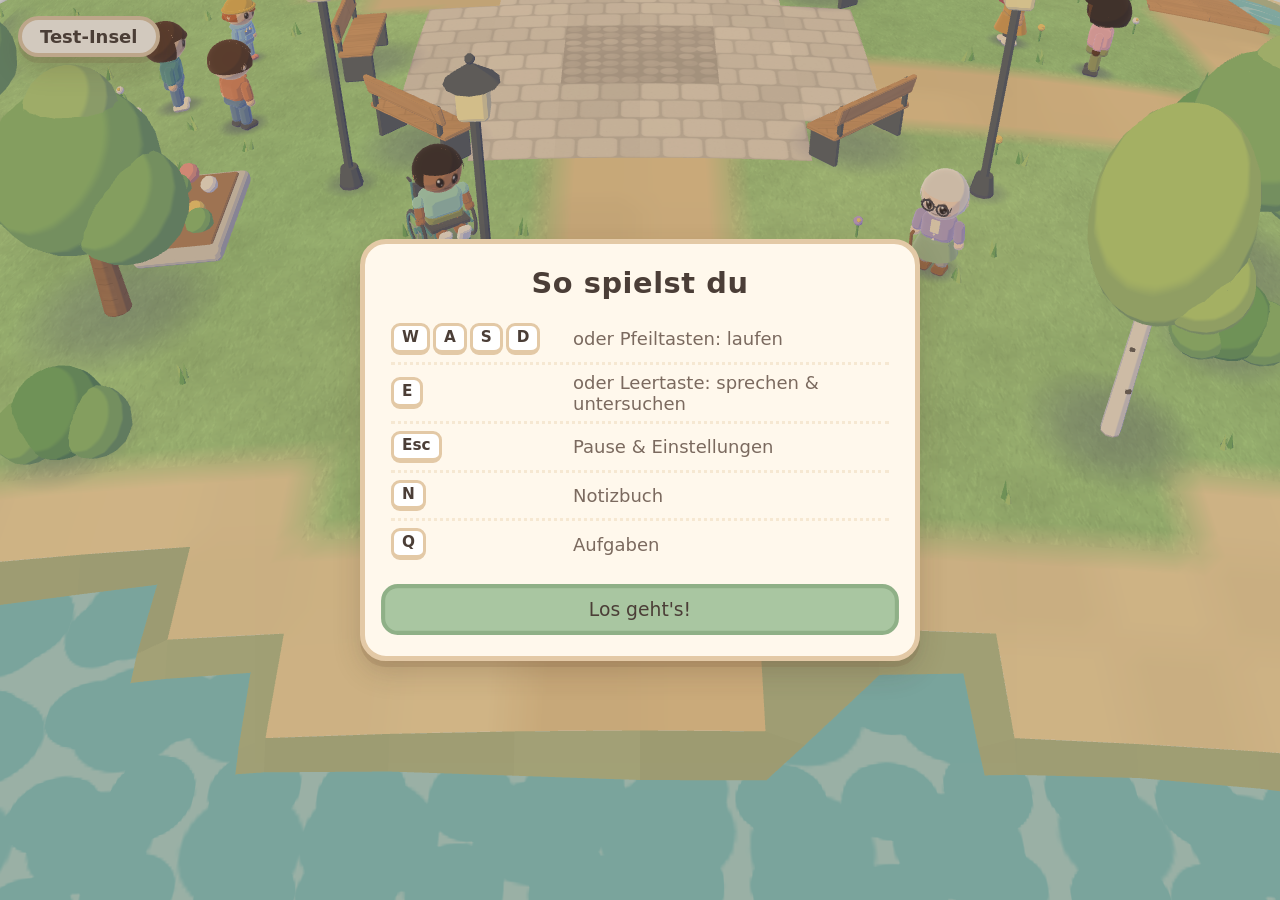
==== index.html @ 063fa40d "Phase 1: WebGL-Engine, Test-Insel und Kim - Eigene WebGL-1-Engine: Mathe, Shader (Toon, Dunst, Wind," ====
<!DOCTYPE html>
<html lang="de">
<head>
  <meta charset="utf-8">
  <meta name="viewport" content="width=device-width, initial-scale=1, maximum-scale=1, user-scalable=no">
  <title>Die Lücke – Ein europäischer Fall</title>
  <link rel="stylesheet" href="css/style.css">
</head>
<body>
  <canvas id="spiel" tabindex="0" aria-label="Spielwelt"></canvas>

  <div id="ui">
    <div id="hud">
      <div id="hud-ort" class="plakette versteckt"></div>
    </div>
    <div id="blasen"></div>
    <div id="einblendung"></div>
    <div id="menue-schicht" class="versteckt"></div>
    <div id="blende"></div>
    <div id="debug-anzeige" class="versteckt"></div>
  </div>

  <div id="fehler" class="versteckt"></div>
  <noscript>
    <div class="karte fehler-karte" style="margin:40px auto">
      <h1>JavaScript ist ausgeschaltet</h1>
      <p>Dieses Spiel braucht JavaScript. Bitte schalte es im Browser ein und lade die Seite neu.</p>
    </div>
  </noscript>

  <!-- 1) Daten (alle Texte, Farben, Karten, Figuren) -->
  <script src="data/palette.js"></script>
  <script src="data/facts.js"></script>
  <script src="data/countries.js"></script>
  <script src="data/characters.js"></script>
  <script src="data/prefabs.js"></script>
  <script src="data/maps.js"></script>
  <script src="data/npcs.js"></script>
  <script src="data/dialogues.js"></script>
  <script src="data/quests.js"></script>

  <!-- 2) Engine -->
  <script src="js/engine/math.js"></script>
  <script src="js/engine/gl.js"></script>
  <script src="js/engine/textures.js"></script>
  <script src="js/engine/mesh.js"></script>
  <script src="js/engine/renderer.js"></script>
  <script src="js/engine/camera.js"></script>
  <script src="js/engine/collision.js"></script>
  <script src="js/engine/input.js"></script>
  <script src="js/engine/audio.js"></script>
  <script src="js/engine/loop.js"></script>

  <!-- 3) Spiel -->
  <script src="js/game/character.js"></script>
  <script src="js/game/player.js"></script>
  <script src="js/game/npc.js"></script>
  <script src="js/game/world.js"></script>
  <script src="js/game/dialogue.js"></script>
  <script src="js/game/quests.js"></script>
  <script src="js/game/notebook.js"></script>
  <script src="js/game/minigames.js"></script>
  <script src="js/game/scenes.js"></script>
  <script src="js/game/ui.js"></script>

  <!-- 4) Debug und Start -->
  <script src="js/debug.js"></script>
  <script src="js/main.js"></script>
</body>
</html>
---- css/style.css ----
/* =====================================================================
   Die Lücke – Oberfläche
   Runde Formen, dicke weiche Ränder, leichte Schatten, Aufploppen.
   Keine Webfonts: runde Systemschriften.
   ===================================================================== */
:root {
  --schrift: "Arial Rounded MT Bold", "Segoe UI", system-ui, -apple-system, sans-serif;
  --papier: #fff8ec;
  --papier-dunkel: #f6e8d2;
  --rand: #e3c9a6;
  --tinte: #4b3e37;
  --tinte-hell: #7b6a5f;
  --akzent: #e4ba5d;
  --akzent-dunkel: #c9993b;
  --wahl: #a9c6a1;
  --schatten: 0 6px 0 rgba(120, 90, 60, 0.18), 0 12px 28px rgba(60, 40, 30, 0.18);
  --schriftgroesse: 18px;
}

* { box-sizing: border-box; }

html, body {
  margin: 0;
  padding: 0;
  width: 100%;
  height: 100%;
  overflow: hidden;
  background: #eef1ee;
  font-family: var(--schrift);
  font-size: var(--schriftgroesse);
  color: var(--tinte);
  -webkit-user-select: none;
  user-select: none;
}

#spiel {
  position: fixed;
  inset: 0;
  width: 100%;
  height: 100%;
  display: block;
  outline: none;
}

#ui {
  position: fixed;
  inset: 0;
  pointer-events: none;
}

.versteckt { display: none !important; }

/* ---------- Aufploppen ---------- */
@keyframes ploppen {
  0%   { transform: scale(0.6); opacity: 0; }
  60%  { transform: scale(1.06); opacity: 1; }
  100% { transform: scale(1); opacity: 1; }
}
.ploppen { animation: ploppen 0.32s cubic-bezier(.2, .9, .3, 1.2) both; }

/* ---------- Karten / Kästen ---------- */
.karte {
  background: var(--papier);
  border: 5px solid var(--rand);
  border-radius: 26px;
  box-shadow: var(--schatten);
  padding: 22px 26px;
  pointer-events: auto;
}

.taste {
  display: inline-block;
  min-width: 1.7em;
  padding: 2px 8px;
  margin: 0 3px 0 0;
  border-radius: 9px;
  background: #fff;
  border: 3px solid var(--rand);
  border-bottom-width: 5px;
  color: var(--tinte);
  font-weight: bold;
  text-align: center;
  line-height: 1.3;
  font-size: 0.85em;
}

/* ---------- HUD ---------- */
#hud {
  position: absolute;
  left: 18px;
  top: 16px;
  right: 18px;
  display: flex;
  justify-content: space-between;
  align-items: flex-start;
}
.plakette {
  background: var(--papier);
  border: 4px solid var(--rand);
  border-radius: 999px;
  padding: 6px 18px;
  font-weight: bold;
  box-shadow: var(--schatten);
}

/* ---------- Blasen über Figuren/Objekten ---------- */
#blasen { position: absolute; inset: 0; overflow: hidden; }
.blase-halter {
  position: absolute;
  left: 0;
  top: 0;
  width: 0;
  height: 0;
  display: flex;
  justify-content: center;
  align-items: flex-end;
  will-change: transform;
}
.blase {
  position: relative;
  flex-shrink: 0;
  margin-bottom: 12px;
  transform-origin: 50% 100%;
  white-space: nowrap;
  background: var(--papier);
  border: 4px solid var(--rand);
  border-radius: 16px;
  padding: 4px 10px 4px 6px;
  font-size: 0.8em;
  box-shadow: 0 4px 0 rgba(120, 90, 60, 0.15);
}
.blase::after {
  content: "";
  position: absolute;
  left: 50%;
  bottom: -11px;
  margin-left: -8px;
  border-left: 8px solid transparent;
  border-right: 8px solid transparent;
  border-top: 10px solid var(--rand);
}
.blase .taste { font-size: 0.9em; padding: 0 6px; }
.blase-text { font-weight: bold; }
.blase-symbol { font-weight: bold; font-size: 1.3em; padding: 0 4px; }

/* ---------- Einblendungen ---------- */
#einblendung {
  position: absolute;
  left: 0;
  right: 0;
  top: 70px;
  display: flex;
  flex-direction: column;
  align-items: center;
  gap: 10px;
}
.einblendung-karte {
  background: var(--akzent);
  color: #fff;
  border: 4px solid #fff;
  border-radius: 999px;
  padding: 10px 26px;
  font-weight: bold;
  font-size: 1.1em;
  box-shadow: var(--schatten);
  text-shadow: 0 2px 0 var(--akzent-dunkel);
  transition: opacity 0.4s, transform 0.4s;
}
.einblendung-karte.weg { opacity: 0; transform: translateY(-12px); }

/* ---------- Menüs ---------- */
#menue-schicht {
  position: absolute;
  inset: 0;
  display: flex;
  align-items: center;
  justify-content: center;
  background: rgba(75, 62, 55, 0.25);
  pointer-events: auto;
}
.menue {
  min-width: 320px;
  max-width: min(560px, calc(100vw - 32px));
  max-height: calc(100vh - 32px);
  overflow: auto;
  text-align: center;
}
.menue h2 {
  margin: 0 0 16px;
  font-size: 1.6em;
  letter-spacing: 0.02em;
}
.menue-liste { display: flex; flex-direction: column; gap: 10px; }
.knopf {
  font-family: var(--schrift);
  font-size: 1em;
  color: var(--tinte);
  background: var(--papier-dunkel);
  border: 4px solid var(--rand);
  border-radius: 16px;
  padding: 10px 18px;
  cursor: pointer;
  transition: transform 0.12s, background 0.12s;
}
.knopf.gewaehlt {
  background: var(--wahl);
  border-color: #8fb087;
  transform: scale(1.04);
}
.fussnote { margin: 14px 0 0; font-size: 0.72em; color: var(--tinte-hell); }

/* Steuerungshinweis */
.steuerung { text-align: left; margin: 0 0 18px; }
.steuerung-zeile {
  display: flex;
  align-items: center;
  gap: 12px;
  padding: 7px 0;
  border-bottom: 3px dotted var(--papier-dunkel);
}
.steuerung-zeile:last-child { border-bottom: none; }
.steuerung-tasten { min-width: 170px; }
.steuerung-text { color: var(--tinte-hell); }

/* ---------- Abblende ---------- */
#blende {
  position: absolute;
  inset: 0;
  background: #fff8ec;
  opacity: 0;
  transition: opacity 0.35s;
}
#blende.an { opacity: 1; }

/* ---------- Fehlerseite ---------- */
#fehler {
  position: fixed;
  inset: 0;
  display: flex;
  align-items: center;
  justify-content: center;
  background: linear-gradient(#bfe0f3, #fdeed8);
  padding: 16px;
}
.fehler-karte { max-width: 560px; line-height: 1.5; }
.fehler-karte h1 { margin-top: 0; font-size: 1.5em; }
.fehler-karte li { margin-bottom: 6px; }
.fehler-bild { font-size: 3em; text-align: center; color: #a9c6a1; }
.klein { font-size: 0.7em; color: var(--tinte-hell); }

/* ---------- Debug ---------- */
#debug-anzeige {
  position: absolute;
  left: 12px;
  bottom: 12px;
  background: rgba(40, 32, 28, 0.75);
  color: #fff;
  font: 12px/1.4 monospace;
  padding: 6px 10px;
  border-radius: 8px;
}

@media (max-width: 600px) {
  :root { --schriftgroesse: 16px; }
  .karte { padding: 16px; border-radius: 20px; }
  .menue { min-width: 0; width: calc(100vw - 32px); }
  .steuerung-tasten { min-width: 120px; }
}
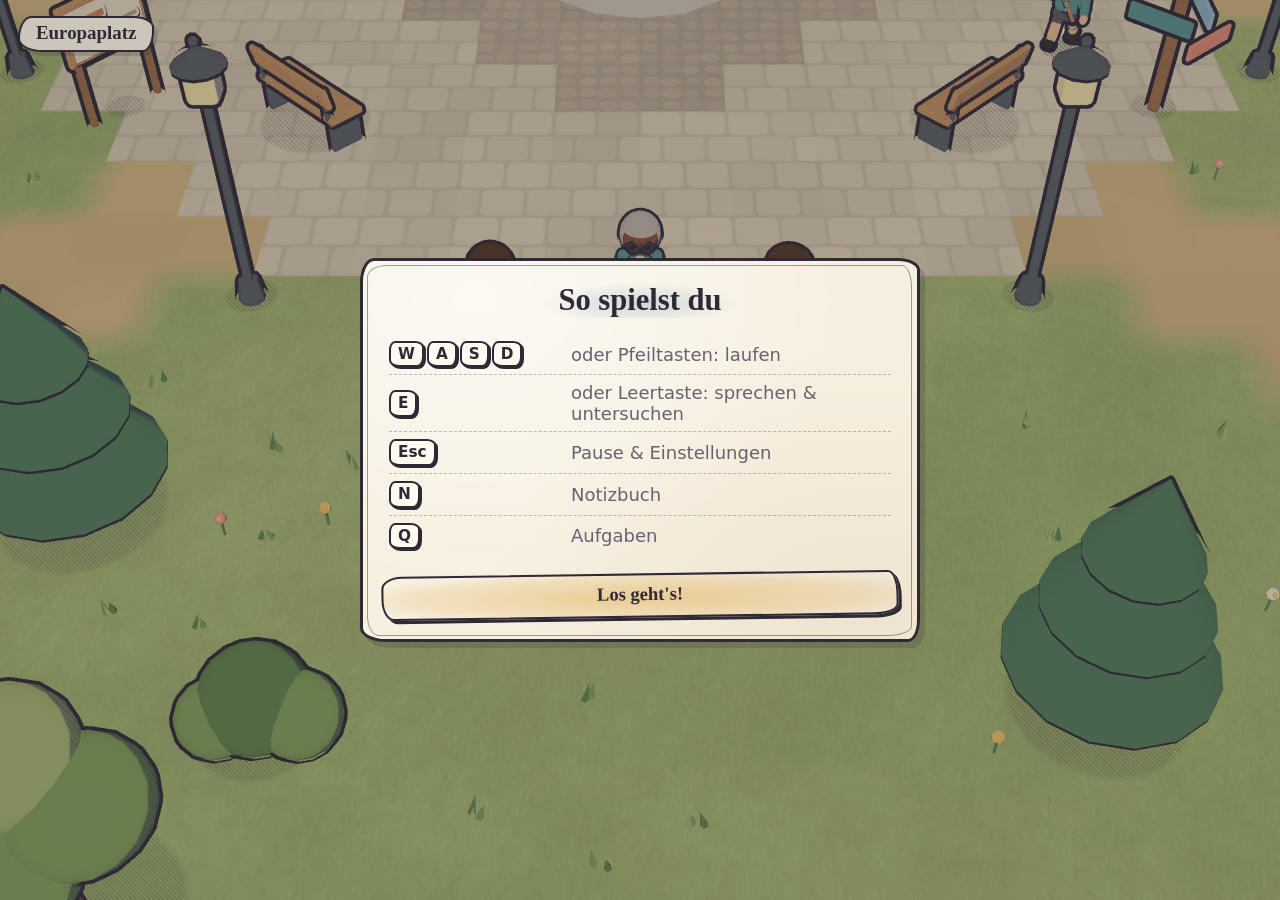
==== commit 80429223: "Phase 2: NPCs, Dialogsystem, Kartenwechsel, Europaplatz und Deutschland-Viertel - NPCs mit Tagesablä" ====
--- a/index.html
+++ b/index.html
@@ -11,10 +11,14 @@
 
   <div id="ui">
     <div id="hud">
-      <div id="hud-ort" class="plakette versteckt"></div>
+      <div class="hud-links">
+        <div id="hud-ort" class="plakette versteckt"></div>
+        <div id="hud-hinweis" class="hud-hinweis versteckt"></div>
+      </div>
     </div>
     <div id="blasen"></div>
     <div id="einblendung"></div>
+    <div id="dialog" class="versteckt"></div>
     <div id="menue-schicht" class="versteckt"></div>
     <div id="blende"></div>
     <div id="debug-anzeige" class="versteckt"></div>
--- a/css/style.css
+++ b/css/style.css
@@ -1,20 +1,24 @@
 /* =====================================================================
-   Die Lücke – Oberfläche
-   Runde Formen, dicke weiche Ränder, leichte Schatten, Aufploppen.
-   Keine Webfonts: runde Systemschriften.
+   Die Lücke – Oberfläche im Skizzenbuch-Stil
+   Papier, Tusche-Linien mit leicht unregelmäßigen, „handgezeichneten“
+   Rändern, Aquarell-Flecken als Hervorhebung.
+   Keine Webfonts: Überschriften in Handschrift-Systemschriften,
+   Fließtext in gut lesbaren Systemschriften.
    ===================================================================== */
 :root {
-  --schrift: "Arial Rounded MT Bold", "Segoe UI", system-ui, -apple-system, sans-serif;
-  --papier: #fff8ec;
-  --papier-dunkel: #f6e8d2;
-  --rand: #e3c9a6;
-  --tinte: #4b3e37;
-  --tinte-hell: #7b6a5f;
-  --akzent: #e4ba5d;
-  --akzent-dunkel: #c9993b;
-  --wahl: #a9c6a1;
-  --schatten: 0 6px 0 rgba(120, 90, 60, 0.18), 0 12px 28px rgba(60, 40, 30, 0.18);
+  --schrift: "Segoe UI", system-ui, -apple-system, "Helvetica Neue", Arial, sans-serif;
+  --hand: "Segoe Print", "Bradley Hand", "Chalkboard SE", "Comic Sans MS", cursive;
+  --papier: #f7f0e1;
+  --papier-dunkel: #ece0c8;
+  --tusche: #2e2934;
+  --tusche-hell: #6a6070;
+  --ocker: #e2b25a;
+  --ocker-hell: rgba(226, 178, 90, 0.55);
+  --blau-hell: rgba(120, 165, 190, 0.35);
   --schriftgroesse: 18px;
+  /* „Handgezeichnete“ Ecken: ungleichmäßige Radien */
+  --krakel: 14px 22px 12px 26px / 24px 12px 22px 14px;
+  --krakel2: 20px 10px 24px 12px / 12px 22px 10px 20px;
 }
 
 * { box-sizing: border-box; }
@@ -25,10 +29,10 @@
   width: 100%;
   height: 100%;
   overflow: hidden;
-  background: #eef1ee;
+  background: #f2e9d6;
   font-family: var(--schrift);
   font-size: var(--schriftgroesse);
-  color: var(--tinte);
+  color: var(--tusche);
   -webkit-user-select: none;
   user-select: none;
 }
@@ -50,37 +54,49 @@
 
 .versteckt { display: none !important; }
 
-/* ---------- Aufploppen ---------- */
+/* ---------- Einblenden: wie auf Papier „aufgelegt“ ---------- */
 @keyframes ploppen {
-  0%   { transform: scale(0.6); opacity: 0; }
-  60%  { transform: scale(1.06); opacity: 1; }
-  100% { transform: scale(1); opacity: 1; }
-}
-.ploppen { animation: ploppen 0.32s cubic-bezier(.2, .9, .3, 1.2) both; }
-
-/* ---------- Karten / Kästen ---------- */
+  0%   { transform: translateY(8px) rotate(-1.5deg) scale(0.92); opacity: 0; }
+  100% { transform: translateY(0) rotate(0) scale(1); opacity: 1; }
+}
+.ploppen { animation: ploppen 0.28s ease-out both; }
+
+/* ---------- Papierkarten ---------- */
 .karte {
-  background: var(--papier);
-  border: 5px solid var(--rand);
-  border-radius: 26px;
-  box-shadow: var(--schatten);
+  position: relative;
+  background:
+    radial-gradient(ellipse at 20% 10%, rgba(255, 255, 255, 0.6), transparent 60%),
+    radial-gradient(ellipse at 90% 100%, rgba(210, 190, 150, 0.25), transparent 55%),
+    var(--papier);
+  border: 3px solid var(--tusche);
+  border-radius: var(--krakel);
+  box-shadow: 5px 6px 0 rgba(46, 41, 52, 0.18);
   padding: 22px 26px;
   pointer-events: auto;
+}
+/* zweite, leicht versetzte Linie: wirkt wie zweimal nachgezogen */
+.karte::before {
+  content: "";
+  position: absolute;
+  inset: 4px 5px 3px 4px;
+  border: 1.5px solid rgba(46, 41, 52, 0.45);
+  border-radius: var(--krakel2);
+  pointer-events: none;
 }
 
 .taste {
   display: inline-block;
   min-width: 1.7em;
-  padding: 2px 8px;
+  padding: 1px 7px;
   margin: 0 3px 0 0;
-  border-radius: 9px;
-  background: #fff;
-  border: 3px solid var(--rand);
-  border-bottom-width: 5px;
-  color: var(--tinte);
+  border-radius: 6px 9px 7px 10px / 9px 6px 10px 7px;
+  background: #fffaf0;
+  border: 2px solid var(--tusche);
+  box-shadow: 2px 2px 0 var(--tusche);
+  color: var(--tusche);
   font-weight: bold;
   text-align: center;
-  line-height: 1.3;
+  line-height: 1.35;
   font-size: 0.85em;
 }
 
@@ -95,12 +111,15 @@
   align-items: flex-start;
 }
 .plakette {
+  font-family: var(--hand);
+  font-weight: bold;
+  font-size: 1.05em;
+  padding: 4px 16px 6px;
   background: var(--papier);
-  border: 4px solid var(--rand);
-  border-radius: 999px;
-  padding: 6px 18px;
-  font-weight: bold;
-  box-shadow: var(--schatten);
+  border: 2.5px solid var(--tusche);
+  border-radius: var(--krakel);
+  transform: rotate(-1.5deg);
+  box-shadow: 3px 4px 0 rgba(46, 41, 52, 0.18);
 }
 
 /* ---------- Blasen über Figuren/Objekten ---------- */
@@ -119,31 +138,33 @@
 .blase {
   position: relative;
   flex-shrink: 0;
-  margin-bottom: 12px;
+  margin-bottom: 14px;
   transform-origin: 50% 100%;
   white-space: nowrap;
   background: var(--papier);
-  border: 4px solid var(--rand);
-  border-radius: 16px;
-  padding: 4px 10px 4px 6px;
+  border: 2.5px solid var(--tusche);
+  border-radius: 12px 16px 10px 18px / 16px 10px 18px 12px;
+  padding: 3px 10px 4px 5px;
   font-size: 0.8em;
-  box-shadow: 0 4px 0 rgba(120, 90, 60, 0.15);
 }
 .blase::after {
   content: "";
   position: absolute;
   left: 50%;
-  bottom: -11px;
-  margin-left: -8px;
-  border-left: 8px solid transparent;
-  border-right: 8px solid transparent;
-  border-top: 10px solid var(--rand);
+  bottom: -10px;
+  margin-left: -5px;
+  width: 10px;
+  height: 10px;
+  background: var(--papier);
+  border-right: 2.5px solid var(--tusche);
+  border-bottom: 2.5px solid var(--tusche);
+  transform: skewX(20deg) rotate(45deg);
 }
 .blase .taste { font-size: 0.9em; padding: 0 6px; }
-.blase-text { font-weight: bold; }
-.blase-symbol { font-weight: bold; font-size: 1.3em; padding: 0 4px; }
-
-/* ---------- Einblendungen ---------- */
+.blase-text { font-family: var(--hand); font-weight: bold; }
+.blase-symbol { font-family: var(--hand); font-weight: bold; font-size: 1.3em; padding: 0 4px; }
+
+/* ---------- Einblendungen (wie ein Notizzettel) ---------- */
 #einblendung {
   position: absolute;
   left: 0;
@@ -155,18 +176,21 @@
   gap: 10px;
 }
 .einblendung-karte {
-  background: var(--akzent);
-  color: #fff;
-  border: 4px solid #fff;
-  border-radius: 999px;
-  padding: 10px 26px;
+  font-family: var(--hand);
   font-weight: bold;
-  font-size: 1.1em;
-  box-shadow: var(--schatten);
-  text-shadow: 0 2px 0 var(--akzent-dunkel);
+  font-size: 1.15em;
+  color: var(--tusche);
+  padding: 10px 26px 12px;
+  background:
+    radial-gradient(ellipse at 50% 55%, var(--ocker-hell), transparent 70%),
+    var(--papier);
+  border: 2.5px solid var(--tusche);
+  border-radius: var(--krakel2);
+  box-shadow: 4px 5px 0 rgba(46, 41, 52, 0.2);
+  transform: rotate(-1deg);
   transition: opacity 0.4s, transform 0.4s;
 }
-.einblendung-karte.weg { opacity: 0; transform: translateY(-12px); }
+.einblendung-karte.weg { opacity: 0; transform: translateY(-12px) rotate(-3deg); }
 
 /* ---------- Menüs ---------- */
 #menue-schicht {
@@ -175,7 +199,7 @@
   display: flex;
   align-items: center;
   justify-content: center;
-  background: rgba(75, 62, 55, 0.25);
+  background: rgba(46, 41, 52, 0.22);
   pointer-events: auto;
 }
 .menue {
@@ -186,28 +210,33 @@
   text-align: center;
 }
 .menue h2 {
+  font-family: var(--hand);
   margin: 0 0 16px;
-  font-size: 1.6em;
-  letter-spacing: 0.02em;
+  font-size: 1.7em;
+  display: inline-block;
+  padding: 0 14px;
+  background: radial-gradient(ellipse at 50% 60%, var(--blau-hell), transparent 72%);
 }
 .menue-liste { display: flex; flex-direction: column; gap: 10px; }
 .knopf {
-  font-family: var(--schrift);
+  font-family: var(--hand);
+  font-weight: bold;
   font-size: 1em;
-  color: var(--tinte);
-  background: var(--papier-dunkel);
-  border: 4px solid var(--rand);
-  border-radius: 16px;
-  padding: 10px 18px;
+  color: var(--tusche);
+  background: transparent;
+  border: 2.5px solid var(--tusche);
+  border-radius: var(--krakel2);
+  padding: 8px 18px 10px;
   cursor: pointer;
   transition: transform 0.12s, background 0.12s;
 }
+.knopf:nth-child(2n) { border-radius: var(--krakel); }
 .knopf.gewaehlt {
-  background: var(--wahl);
-  border-color: #8fb087;
-  transform: scale(1.04);
-}
-.fussnote { margin: 14px 0 0; font-size: 0.72em; color: var(--tinte-hell); }
+  background: radial-gradient(ellipse at 50% 55%, var(--ocker-hell) 0%, rgba(226, 178, 90, 0.25) 60%, transparent 85%);
+  transform: rotate(-0.8deg) scale(1.03);
+  box-shadow: 3px 3px 0 var(--tusche);
+}
+.fussnote { margin: 14px 0 0; font-size: 0.72em; color: var(--tusche-hell); }
 
 /* Steuerungshinweis */
 .steuerung { text-align: left; margin: 0 0 18px; }
@@ -216,17 +245,17 @@
   align-items: center;
   gap: 12px;
   padding: 7px 0;
-  border-bottom: 3px dotted var(--papier-dunkel);
+  border-bottom: 1.5px dashed rgba(46, 41, 52, 0.3);
 }
 .steuerung-zeile:last-child { border-bottom: none; }
 .steuerung-tasten { min-width: 170px; }
-.steuerung-text { color: var(--tinte-hell); }
+.steuerung-text { color: var(--tusche-hell); }
 
 /* ---------- Abblende ---------- */
 #blende {
   position: absolute;
   inset: 0;
-  background: #fff8ec;
+  background: var(--papier);
   opacity: 0;
   transition: opacity 0.35s;
 }
@@ -239,30 +268,139 @@
   display: flex;
   align-items: center;
   justify-content: center;
-  background: linear-gradient(#bfe0f3, #fdeed8);
+  background: #f2e9d6;
   padding: 16px;
 }
 .fehler-karte { max-width: 560px; line-height: 1.5; }
-.fehler-karte h1 { margin-top: 0; font-size: 1.5em; }
+.fehler-karte h1 { margin-top: 0; font-family: var(--hand); font-size: 1.5em; }
 .fehler-karte li { margin-bottom: 6px; }
-.fehler-bild { font-size: 3em; text-align: center; color: #a9c6a1; }
-.klein { font-size: 0.7em; color: var(--tinte-hell); }
+.fehler-bild { font-size: 3em; text-align: center; color: var(--tusche-hell); }
+.klein { font-size: 0.7em; color: var(--tusche-hell); }
 
 /* ---------- Debug ---------- */
 #debug-anzeige {
   position: absolute;
   left: 12px;
   bottom: 12px;
-  background: rgba(40, 32, 28, 0.75);
+  background: rgba(46, 41, 52, 0.8);
   color: #fff;
   font: 12px/1.4 monospace;
   padding: 6px 10px;
-  border-radius: 8px;
+  border-radius: 6px;
 }
 
 @media (max-width: 600px) {
   :root { --schriftgroesse: 16px; }
-  .karte { padding: 16px; border-radius: 20px; }
+  .karte { padding: 16px; }
   .menue { min-width: 0; width: calc(100vw - 32px); }
   .steuerung-tasten { min-width: 120px; }
 }
+
+/* ---------- HUD: Aufgabenhinweis ---------- */
+.hud-links { display: flex; flex-direction: column; align-items: flex-start; gap: 8px; }
+.hud-hinweis {
+  max-width: min(420px, 60vw);
+  font-size: 0.8em;
+  padding: 5px 12px 6px;
+  background: rgba(247, 240, 225, 0.92);
+  border: 2px solid var(--tusche);
+  border-radius: var(--krakel2);
+  box-shadow: 2px 3px 0 rgba(46, 41, 52, 0.15);
+}
+.hud-hinweis::before { content: "\270E  "; }
+
+/* ---------- Emote-Symbole ---------- */
+.blase.nur-emote { padding: 2px 4px; }
+.blase-emote { display: inline-block; width: 30px; height: 30px; vertical-align: middle; }
+.emote-svg { width: 30px; height: 30px; fill: none; stroke: var(--tusche); stroke-width: 2.6; stroke-linecap: round; stroke-linejoin: round; }
+.emote-svg .voll { fill: var(--tusche); stroke: none; }
+.emote-svg .gelb { fill: #f2d27a; }
+.emote-svg .rot { fill: #e59a8e; }
+.emote-svg .blau { fill: #a9cfe0; }
+.emote-svg .duenn { stroke-width: 1.8; }
+
+/* ---------- Dialogfenster ---------- */
+#dialog {
+  position: absolute;
+  left: 0;
+  right: 0;
+  bottom: 18px;
+  display: flex;
+  justify-content: center;
+  padding: 0 16px;
+  pointer-events: none;
+}
+.dialog-karte {
+  display: flex;
+  align-items: flex-start;
+  gap: 18px;
+  width: min(860px, 100%);
+  min-height: 170px;
+  padding: 18px 22px 20px;
+  cursor: pointer;
+}
+.dialog-karte.kim-spricht { flex-direction: row-reverse; }
+.dialog-portrait {
+  flex: 0 0 auto;
+  width: 136px;
+  height: 136px;
+  border: 3px solid var(--tusche);
+  border-radius: 46% 54% 50% 50% / 52% 46% 54% 48%;
+  overflow: hidden;
+  background: var(--papier-dunkel);
+  transform: rotate(-2deg);
+}
+.dialog-karte.kim-spricht .dialog-portrait { transform: rotate(2deg); }
+.dialog-portrait canvas { width: 100%; height: 100%; display: block; }
+.dialog-inhalt { flex: 1 1 auto; min-width: 0; }
+.dialog-name {
+  display: inline-block;
+  font-family: var(--hand);
+  font-weight: bold;
+  font-size: 1.05em;
+  padding: 1px 14px 3px;
+  margin: -34px 0 8px -6px;
+  background: var(--papier);
+  border: 2.5px solid var(--tusche);
+  border-radius: var(--krakel);
+  transform: rotate(-1.5deg);
+}
+.dialog-text { font-size: 1.05em; line-height: 1.5; min-height: 3em; }
+.dialog-text .fakt { font-weight: bold; background: radial-gradient(ellipse at 50% 60%, var(--ocker-hell), transparent 75%); padding: 0 2px; }
+.dialog-text .fakt.ungeprueft { }
+body.debug .dialog-text .fakt.ungeprueft { color: #c0392b; text-decoration: underline wavy #c0392b; }
+.dialog-text .fett { font-weight: bold; }
+.dialog-optionen { display: flex; flex-direction: column; gap: 6px; margin-top: 10px; }
+.dialog-option {
+  text-align: left;
+  font-family: var(--schrift);
+  font-size: 0.95em;
+  color: var(--tusche);
+  background: transparent;
+  border: 2px solid rgba(46, 41, 52, 0.55);
+  border-radius: var(--krakel2);
+  padding: 6px 12px;
+  cursor: pointer;
+  pointer-events: auto;
+}
+.dialog-option::before { content: "\2192  "; opacity: 0.4; }
+.dialog-option.gewaehlt {
+  border-color: var(--tusche);
+  background: radial-gradient(ellipse at 40% 55%, var(--ocker-hell), rgba(226, 178, 90, 0.18) 70%, transparent 90%);
+}
+.dialog-option.gewaehlt::before { opacity: 1; }
+.dialog-option.gesehen { color: var(--tusche-hell); }
+.dialog-weiter {
+  position: absolute;
+  right: 20px;
+  bottom: 10px;
+  font-size: 0.9em;
+  animation: wippen 0.9s ease-in-out infinite;
+}
+@keyframes wippen { 50% { transform: translateY(4px); } }
+.dialog-karte, .dialog-karte * { pointer-events: auto; }
+
+@media (max-width: 600px) {
+  .dialog-portrait { width: 84px; height: 84px; }
+  .dialog-karte { gap: 10px; padding: 14px; }
+}
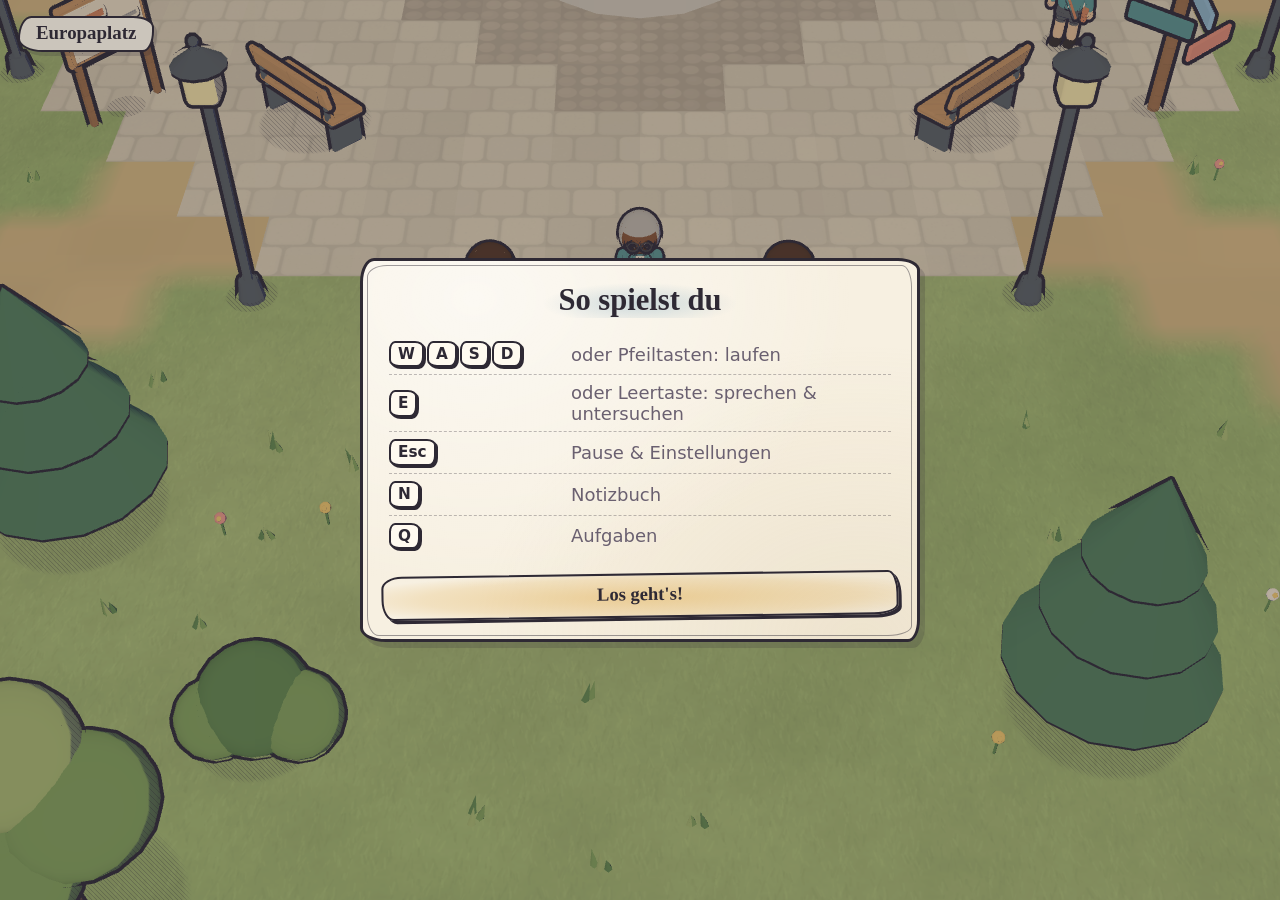
==== commit 642e7f2e: "Phase 3: Schweden-, Estland- und Luxemburg-Viertel, Notizbuch, Aufgaben, Minispiele - Schweden-Viert" ====
--- a/index.html
+++ b/index.html
@@ -15,10 +15,13 @@
         <div id="hud-ort" class="plakette versteckt"></div>
         <div id="hud-hinweis" class="hud-hinweis versteckt"></div>
       </div>
+      <div id="hud-beweise" class="hud-beweise versteckt"></div>
     </div>
     <div id="blasen"></div>
     <div id="einblendung"></div>
     <div id="dialog" class="versteckt"></div>
+    <div id="buch" class="versteckt"></div>
+    <div id="minispiel" class="versteckt"></div>
     <div id="menue-schicht" class="versteckt"></div>
     <div id="blende"></div>
     <div id="debug-anzeige" class="versteckt"></div>
--- a/css/style.css
+++ b/css/style.css
@@ -404,3 +404,121 @@
   .dialog-portrait { width: 84px; height: 84px; }
   .dialog-karte { gap: 10px; padding: 14px; }
 }
+
+/* ---------- Beweisstücke im HUD (oben rechts) ---------- */
+.hud-beweise { display: flex; gap: 8px; }
+.beweis-slot {
+  width: 46px; height: 46px;
+  border: 2.5px dashed rgba(46, 41, 52, 0.45);
+  border-radius: 50% 46% 52% 48% / 48% 52% 46% 50%;
+  background: rgba(247, 240, 225, 0.75);
+  display: flex; align-items: center; justify-content: center;
+}
+.beweis-slot svg { width: 30px; height: 30px; fill: none; stroke: rgba(46, 41, 52, 0.25); stroke-width: 1.8; stroke-linecap: round; stroke-linejoin: round; }
+.beweis-slot.gefunden { border-style: solid; border-color: var(--tusche); box-shadow: 2px 3px 0 rgba(46, 41, 52, 0.18); }
+.beweis-slot.gefunden svg { stroke: var(--tusche); }
+.beweis-slot.gefunden.land-de  { background: radial-gradient(circle at 45% 40%, rgba(218, 140, 103, 0.75), rgba(218, 140, 103, 0.35) 70%, var(--papier)); }
+.beweis-slot.gefunden.land-se  { background: radial-gradient(circle at 45% 40%, rgba(160, 203, 234, 0.85), rgba(160, 203, 234, 0.35) 70%, var(--papier)); }
+.beweis-slot.gefunden.land-ee  { background: radial-gradient(circle at 45% 40%, rgba(99, 160, 162, 0.7), rgba(99, 160, 162, 0.3) 70%, var(--papier)); }
+.beweis-slot.gefunden.land-lu  { background: radial-gradient(circle at 45% 40%, rgba(242, 157, 137, 0.75), rgba(242, 157, 137, 0.35) 70%, var(--papier)); }
+.beweis-slot.gefunden.land-bxl { background: radial-gradient(circle at 45% 40%, rgba(228, 186, 93, 0.8), rgba(228, 186, 93, 0.35) 70%, var(--papier)); }
+
+/* ---------- Notizbuch & Aufgaben ---------- */
+#buch, #minispiel {
+  position: absolute; inset: 0;
+  display: flex; align-items: center; justify-content: center;
+  background: rgba(46, 41, 52, 0.28);
+  pointer-events: auto;
+  padding: 16px;
+}
+.buch-karte {
+  position: relative;
+  width: min(760px, 100%);
+  max-height: calc(100vh - 40px);
+  display: flex; flex-direction: column;
+  padding: 22px 28px 16px 44px;
+  background:
+    repeating-linear-gradient(transparent 0 29px, rgba(120, 160, 190, 0.28) 29px 30px),
+    var(--papier);
+  background-position: 0 70px;
+  border: 3px solid var(--tusche);
+  border-radius: 10px 22px 18px 12px / 16px 10px 22px 14px;
+  box-shadow: 6px 7px 0 rgba(46, 41, 52, 0.2);
+}
+/* Spiralbindung links */
+.buch-karte::before {
+  content: ""; position: absolute; left: 12px; top: 18px; bottom: 18px; width: 14px;
+  background: radial-gradient(circle at 50% 50%, transparent 4px, var(--tusche) 4.5px, var(--tusche) 6px, transparent 6.5px) 0 0 / 14px 26px repeat-y;
+}
+.buch-titel { font-family: var(--hand); font-size: 1.7em; margin: 0 0 10px; }
+.buch-reiter { display: flex; flex-wrap: wrap; gap: 6px; margin-bottom: 12px; }
+.reiter {
+  font-family: var(--hand); font-weight: bold; font-size: 0.8em; color: var(--tusche);
+  border: 2px solid var(--tusche); border-bottom-width: 4px;
+  border-radius: 10px 12px 4px 4px;
+  padding: 4px 10px; cursor: pointer; opacity: 0.75;
+  background: var(--papier-dunkel);
+}
+.reiter.gewaehlt { opacity: 1; transform: translateY(-3px); }
+.reiter-teilzeit { background: rgba(218, 140, 103, 0.45); }
+.reiter-elternzeit { background: rgba(160, 203, 234, 0.55); }
+.reiter-branchen { background: rgba(99, 160, 162, 0.45); }
+.reiter-verhandlung { background: rgba(242, 157, 137, 0.5); }
+.reiter-rest { background: rgba(228, 186, 93, 0.55); }
+.reiter-eurecht { background: rgba(187, 173, 219, 0.55); }
+.buch-seite { overflow-y: auto; flex: 1 1 auto; padding-right: 8px; min-height: 180px; }
+.buch-leer { color: var(--tusche-hell); font-style: italic; }
+.notiz { margin: 0 0 16px; }
+.notiz h3, .quest h3 { font-family: var(--hand); font-size: 1.08em; margin: 0 0 4px; }
+.notiz p { margin: 0 0 4px; line-height: 1.5; }
+.notiz .quelle { font-size: 0.75em; color: var(--tusche-hell); }
+.notiz .fakt, .minispiel-karte .fakt { font-weight: bold; background: radial-gradient(ellipse at 50% 60%, var(--ocker-hell), transparent 75%); }
+body.debug .notiz .fakt.ungeprueft, body.debug .minispiel-karte .fakt.ungeprueft { color: #c0392b; text-decoration: underline wavy #c0392b; }
+.buch-fuss { font-size: 0.72em; color: var(--tusche-hell); margin: 10px 0 0; text-align: right; }
+.quest { margin-bottom: 16px; }
+.quest.fertig h3 { text-decoration: line-through; text-decoration-color: rgba(46, 41, 52, 0.5); }
+.quest ul { list-style: none; margin: 0; padding: 0; }
+.quest li { display: flex; align-items: flex-start; gap: 8px; padding: 3px 0; line-height: 1.4; }
+.quest li.erledigt { color: var(--tusche-hell); }
+.haken svg { width: 20px; height: 20px; fill: none; stroke: var(--tusche); stroke-width: 1.8; stroke-linecap: round; stroke-linejoin: round; flex: 0 0 auto; }
+.haken .h { stroke-width: 2.6; stroke: #4f7f58; }
+
+/* ---------- Minispiele ---------- */
+.minispiel-karte { width: min(720px, 100%); max-height: calc(100vh - 40px); overflow-y: auto; }
+.minispiel-karte h2 { font-family: var(--hand); margin: 0 0 8px; font-size: 1.6em; }
+.minispiel-anleitung, .minispiel-rolle { line-height: 1.5; margin: 0 0 12px; }
+.minispiel-rolle { font-style: italic; color: var(--tusche-hell); }
+.minispiel-tipp { font-size: 0.72em; color: var(--tusche-hell); margin: 8px 0 0; }
+.minispiel-fuss { display: flex; align-items: center; gap: 12px; margin-top: 14px; flex-wrap: wrap; }
+.minispiel-fuss .knopf.gewaehlt { background: radial-gradient(ellipse at 50% 55%, var(--ocker-hell), transparent 85%); box-shadow: 3px 3px 0 var(--tusche); }
+.zuordnen { display: flex; flex-direction: column; gap: 8px; }
+.zuordnen-zeile {
+  display: grid; grid-template-columns: 1.2fr 1fr; gap: 6px 12px; align-items: center;
+  padding: 6px 10px; border: 2px solid rgba(46, 41, 52, 0.35);
+  border-radius: var(--krakel2);
+}
+.zuordnen-zeile.gewaehlt { border-color: var(--tusche); background: radial-gradient(ellipse at 30% 50%, rgba(226, 178, 90, 0.35), transparent 80%); }
+.zuordnen-name { font-weight: bold; }
+.zuordnen-wert {
+  font-family: var(--schrift); font-size: 1em; color: var(--tusche);
+  border: 2px solid var(--tusche); border-radius: 8px 12px 9px 11px;
+  background: var(--papier); padding: 4px 10px; cursor: pointer;
+}
+.zuordnen-wert.leer { color: var(--tusche-hell); border-style: dashed; }
+.zuordnen-wert.richtig { background: rgba(169, 198, 161, 0.7); }
+.zuordnen-wert.falsch { background: rgba(242, 157, 137, 0.55); }
+.zuordnen-zusatz { grid-column: 1 / -1; font-size: 0.8em; color: var(--tusche-hell); }
+@keyframes wackeln { 25% { transform: translateX(-4px); } 75% { transform: translateX(4px); } }
+.wackeln { animation: wackeln 0.25s 2; color: #a4452f; }
+.meter { display: flex; align-items: center; gap: 10px; margin: 0 0 12px; }
+.meter-name { font-family: var(--hand); font-weight: bold; white-space: nowrap; }
+.meter-balken { position: relative; flex: 1; height: 18px; border: 2.5px solid var(--tusche); border-radius: 10px 6px 12px 8px; background: var(--papier); overflow: hidden; }
+.meter-fuellung { height: 100%; background: linear-gradient(90deg, rgba(226, 178, 90, 0.6), rgba(169, 198, 161, 0.9)); transition: width 0.5s ease-out; }
+.meter-ziel { position: absolute; top: -2px; bottom: -2px; width: 0; border-left: 2.5px dashed var(--tusche); }
+.verhandlung-rede p { margin: 0 0 8px; line-height: 1.5; }
+.rede-reaktion { color: var(--tusche-hell); }
+.verhandlung-ergebnis {
+  font-family: var(--hand); font-size: 1.1em; padding: 10px 14px; margin: 6px 0 12px;
+  border: 2.5px solid var(--tusche); border-radius: var(--krakel);
+  background: radial-gradient(ellipse at 50% 55%, var(--ocker-hell), transparent 85%);
+}
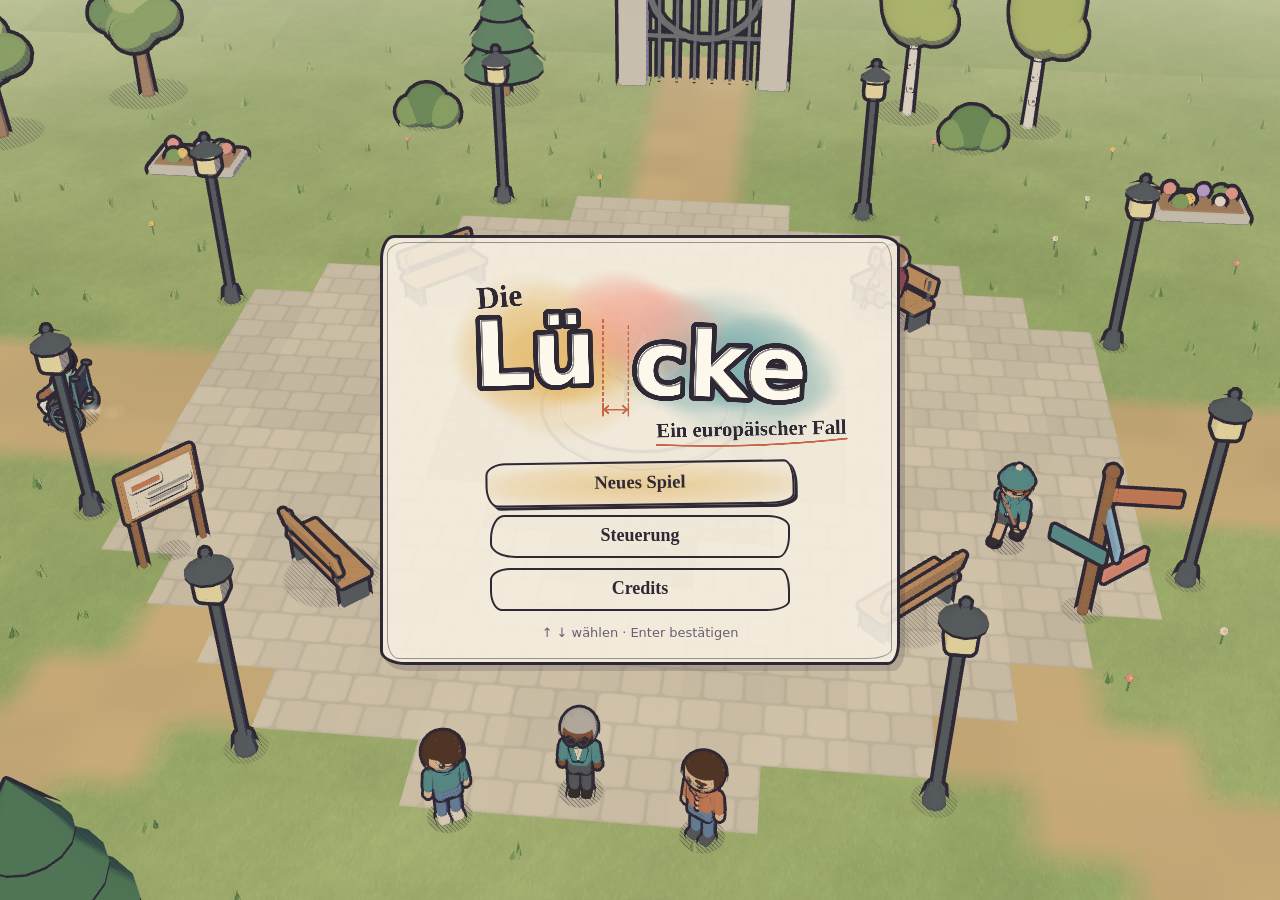
==== commit 63722ade: "Feedback: Klick-/Tippsteuerung, Ziehen & Ablegen, Fahrstuhl, Lohnbezug Co-Authored-By: Claude Opus 5" ====
--- a/index.html
+++ b/index.html
@@ -17,6 +17,12 @@
       </div>
       <div id="hud-beweise" class="hud-beweise versteckt"></div>
     </div>
+    <div id="knoepfe" class="versteckt">
+      <button type="button" class="rund-knopf" id="knopf-buch"></button>
+      <button type="button" class="rund-knopf" id="knopf-aufgaben"></button>
+      <button type="button" class="rund-knopf" id="knopf-pause"></button>
+    </div>
+    <div id="joystick" class="versteckt"><div id="joystick-knauf"></div></div>
     <div id="blasen"></div>
     <div id="einblendung"></div>
     <div id="dialog" class="versteckt"></div>
--- a/css/style.css
+++ b/css/style.css
@@ -38,6 +38,7 @@
 }
 
 #spiel {
+  touch-action: none;
   position: fixed;
   inset: 0;
   width: 100%;
@@ -522,3 +523,222 @@
   border: 2.5px solid var(--tusche); border-radius: var(--krakel);
   background: radial-gradient(ellipse at 50% 55%, var(--ocker-hell), transparent 85%);
 }
+
+/* =====================================================================
+   Phase 4: Titel, Finale, Epilog, Reflexion
+   ===================================================================== */
+#menue-schicht.hell { background: transparent; }
+.knopf:disabled { opacity: 0.45; cursor: default; }
+
+/* ---------- Titelbildschirm ---------- */
+.titel-menue {
+  min-width: 0;
+  width: min(520px, calc(100vw - 32px));
+  background: rgba(247, 240, 225, 0.9);
+  padding-top: 14px;
+}
+.titel-logo { display: block; width: 100%; height: auto; margin: 0 0 10px; }
+.titel-menue .menue-liste { max-width: 300px; margin: 0 auto; }
+
+/* ---------- Breite Menüs (Credits, Reflexion) ---------- */
+.menue-breit { max-width: min(780px, calc(100vw - 32px)); width: 780px; text-align: left; }
+.menue-breit h2 { margin-bottom: 8px; }
+.menue-breit .menue-liste { flex-direction: row; flex-wrap: wrap; justify-content: center; margin-top: 16px; }
+.credits { margin: 4px 0 6px; }
+.credits-zeile {
+  display: flex; justify-content: space-between; gap: 14px;
+  padding: 6px 0; border-bottom: 1.5px dashed rgba(46, 41, 52, 0.3);
+}
+.credits-was { color: var(--tusche-hell); }
+.credits-wer { font-weight: bold; text-align: right; }
+.credits-ki { font-size: 0.85em; line-height: 1.45; margin: 12px 0 6px; }
+.reflexion h3 { font-family: var(--hand); font-size: 1.15em; margin: 18px 0 6px; }
+.reflexion-einleitung { font-style: italic; color: var(--tusche-hell); margin: 0 0 8px; }
+.reflexion-fragen { margin: 0; padding-left: 1.4em; }
+.reflexion-fragen li {
+  margin: 0 0 10px; padding: 6px 10px; line-height: 1.45;
+  background: radial-gradient(ellipse at 20% 50%, var(--blau-hell), transparent 80%);
+  border-radius: var(--krakel2);
+}
+.reflexion-liste { margin: 0; padding-left: 1.3em; line-height: 1.5; }
+.reflexion-quellen { margin: 4px 0 0; padding-left: 1.3em; font-size: 0.8em; line-height: 1.45; }
+.quelle-offen { color: var(--tusche-hell); font-style: italic; }
+body.debug .quelle-offen { color: #c0392b; }
+
+/* ---------- Finale: Präsentation (Karte unten, Kim bleibt sichtbar) ---------- */
+#minispiel.unten { align-items: flex-end; justify-content: flex-end; background: transparent; padding: 16px 18px 18px; }
+.praesentation-karte { width: min(470px, 100%); }
+@media (max-width: 700px) { #minispiel.unten { justify-content: center; } }
+.praesentation-kopf { display: flex; align-items: center; gap: 16px; margin-bottom: 8px; }
+.praesentation-kopf .beweis-slot { width: 66px; height: 66px; flex: 0 0 auto; }
+.praesentation-kopf .beweis-slot svg { width: 44px; height: 44px; }
+.praesentation-kopf h2 { margin: 0; }
+.praesentation-zaehler { margin: 0; font-size: 0.75em; color: var(--tusche-hell); }
+.praesentation-ort { margin: 2px 0 0; font-style: italic; color: var(--tusche-hell); }
+
+/* ---------- Finale: Duell ---------- */
+.duell-karte { width: min(900px, 100%); }
+.duell-punkte { display: flex; align-items: center; gap: 6px; margin: 0 0 12px; }
+.duell-punkte .meter-name { margin-right: 6px; }
+.punkt {
+  width: 17px; height: 17px;
+  border: 2.2px solid var(--tusche);
+  border-radius: 50% 44% 54% 48% / 48% 54% 44% 50%;
+  background: var(--papier);
+}
+.punkt.voll { background: radial-gradient(circle at 40% 40%, #f0c979, var(--ocker)); }
+.duell-kopf { display: flex; align-items: flex-start; gap: 18px; margin-bottom: 10px; }
+.duell-kopf .dialog-portrait { width: 116px; height: 116px; }
+.duell-rede { flex: 1 1 auto; min-width: 0; padding-top: 10px; }
+.duell-rede .dialog-name { margin: 0 8px 6px 0; }
+.duell-haltung {
+  display: inline-block; font-size: 0.72em; color: var(--tusche-hell);
+  border: 1.5px dashed rgba(46, 41, 52, 0.45); border-radius: var(--krakel2); padding: 1px 9px;
+}
+.duell-frage { font-size: 1.05em; line-height: 1.5; margin: 6px 0 0; padding: 4px 8px; border-radius: var(--krakel2); }
+.duell-frage.antwort-richtig { background: radial-gradient(ellipse at 40% 50%, rgba(169, 198, 161, 0.6), transparent 85%); }
+.duell-frage.antwort-falsch, .duell-frage.antwort-aufgeben { background: radial-gradient(ellipse at 40% 50%, rgba(242, 157, 137, 0.35), transparent 85%); }
+.duell-plus { font-family: var(--hand); font-weight: bold; color: #4f7f58; margin: 0; }
+.reiter.leer { opacity: 0.4; }
+.duell-notizen {
+  display: grid; grid-template-columns: minmax(180px, 1fr) 1.4fr; gap: 12px;
+  height: min(34vh, 300px);
+}
+.duell-liste { overflow-y: auto; display: flex; flex-direction: column; gap: 6px; padding: 2px 6px 2px 0; }
+.duell-vorschau {
+  overflow-y: auto; margin: 0; padding: 10px 14px;
+  border: 2px dashed rgba(46, 41, 52, 0.35); border-radius: var(--krakel);
+  background: repeating-linear-gradient(transparent 0 27px, rgba(120, 160, 190, 0.22) 27px 28px);
+}
+@media (max-width: 640px) {
+  .duell-notizen { grid-template-columns: 1fr; height: auto; }
+  .duell-liste { max-height: 22vh; }
+  .duell-vorschau { max-height: 26vh; }
+  .duell-kopf .dialog-portrait { width: 78px; height: 78px; }
+}
+
+/* ---------- Finale: Maßnahmen ---------- */
+.massnahmen-karte { width: min(1020px, 100%); }
+.massnahmen { display: grid; grid-template-columns: repeat(3, 1fr); gap: 10px; }
+.massnahme {
+  position: relative;
+  font-size: 0.82em; line-height: 1.4;
+  padding: 10px 12px 10px 16px;
+  border: 2px solid rgba(46, 41, 52, 0.4);
+  border-left-width: 7px;
+  border-radius: var(--krakel2);
+  background: var(--papier);
+  cursor: pointer;
+  transition: transform 0.12s;
+}
+.massnahme.fokus { border-color: var(--tusche); box-shadow: 3px 3px 0 var(--tusche); transform: rotate(-0.4deg); }
+.massnahme.an { background: radial-gradient(ellipse at 50% 25%, var(--ocker-hell), rgba(226, 178, 90, 0.12) 75%), var(--papier); }
+.massnahme.farbe-de { border-left-color: #da8c67; }
+.massnahme.farbe-se { border-left-color: #8fbfe0; }
+.massnahme.farbe-ee { border-left-color: #63a0a2; }
+.massnahme.farbe-lu { border-left-color: #f29d89; }
+.massnahme.farbe-bxl { border-left-color: #e4ba5d; }
+.massnahme.farbe-keine { border-left-color: #bbaddb; }
+.massnahme-kopf { display: flex; align-items: center; gap: 6px; }
+.massnahme-kopf h3 { font-family: var(--hand); font-size: 1.12em; margin: 0; line-height: 1.2; }
+.massnahme-kurz { margin: 6px 0; }
+.massnahme-pc { display: grid; grid-template-columns: 1fr 1fr; gap: 8px; }
+.massnahme-pc ul { margin: 2px 0 0; padding-left: 1.05em; }
+.massnahme-pro b { color: #4f7f58; }
+.massnahme-contra b { color: #a4452f; }
+.massnahmen-zaehler { font-family: var(--hand); font-weight: bold; }
+@media (max-width: 900px) { .massnahmen { grid-template-columns: 1fr 1fr; } }
+@media (max-width: 560px) { .massnahmen { grid-template-columns: 1fr; } .massnahme-pc { grid-template-columns: 1fr; } }
+
+/* ---------- Epilog: Textkarte unten ---------- */
+#epilog-text {
+  position: absolute; left: 0; right: 0; bottom: 18px;
+  display: flex; justify-content: center; padding: 0 16px;
+  pointer-events: none;
+}
+.epilog-karte { width: min(760px, 100%); }
+.epilog-titel { font-family: var(--hand); font-size: 1.6em; margin: 0 0 6px; }
+.epilog-karte .dialog-name { margin: -34px 0 8px -6px; }
+.epilog-absatz { font-size: 1.08em; line-height: 1.55; margin: 0; }
+.epilog-absatz .fett { font-weight: bold; }
+.epilog-absatz .fakt { font-weight: bold; }
+/* Knopfleiste bleibt beim Scrollen sichtbar */
+.massnahmen-karte .minispiel-fuss, .duell-karte .minispiel-fuss {
+  position: sticky; bottom: -22px; z-index: 1;
+  margin: 10px -8px -8px; padding: 10px 8px 8px;
+  background: linear-gradient(rgba(247, 240, 225, 0), var(--papier) 30%);
+}
+
+/* Gender Pay Gap unter dem Ortsnamen */
+.ort-gpg { display: block; font-family: var(--schrift); font-weight: normal; font-size: 0.68em; margin-top: 1px; color: var(--tusche-hell); }
+.ort-gpg b { color: var(--tusche); background: radial-gradient(ellipse at 50% 60%, var(--ocker-hell), transparent 75%); padding: 0 2px; }
+body.debug .ort-gpg b.ungeprueft { color: #c0392b; }
+
+/* ✕ im Dialog: Gespräch beenden */
+.dialog-zu {
+  position: absolute; right: 10px; top: 8px;
+  width: 30px; height: 30px; padding: 0;
+  font-size: 15px; line-height: 1; color: var(--tusche-hell);
+  background: transparent; border: 2px solid rgba(46, 41, 52, 0.35);
+  border-radius: 50% 46% 52% 48%; cursor: pointer;
+}
+.dialog-zu:hover { color: var(--tusche); border-color: var(--tusche); }
+
+/* ---------- Runde Knöpfe (Notizbuch, Aufgaben, Pause) ---------- */
+#knoepfe {
+  position: absolute; right: 16px; bottom: 16px;
+  display: flex; gap: 10px; pointer-events: auto;
+}
+.rund-knopf {
+  width: 50px; height: 50px; padding: 8px;
+  background: rgba(247, 240, 225, 0.92);
+  border: 2.5px solid var(--tusche);
+  border-radius: 50% 46% 52% 48% / 48% 52% 46% 50%;
+  box-shadow: 2px 3px 0 rgba(46, 41, 52, 0.2);
+  cursor: pointer;
+}
+.rund-knopf svg { width: 100%; height: 100%; fill: none; stroke: var(--tusche); stroke-width: 2.2; stroke-linecap: round; stroke-linejoin: round; }
+.rund-knopf:hover { background: radial-gradient(circle, var(--ocker-hell), rgba(247, 240, 225, 0.92) 75%); }
+/* Während eines Gesprächs stören die Knöpfe nur */
+body.im-gespraech #knoepfe { display: none; }
+
+/* ---------- Joystick beim Ziehen ---------- */
+#joystick {
+  position: absolute; left: -60px; top: -60px; width: 120px; height: 120px;
+  border: 3px dashed rgba(46, 41, 52, 0.45); border-radius: 50%;
+  background: rgba(247, 240, 225, 0.25);
+  pointer-events: none;
+}
+#joystick-knauf {
+  position: absolute; left: 36px; top: 36px; width: 42px; height: 42px;
+  border: 3px solid var(--tusche); border-radius: 50% 46% 52% 48%;
+  background: rgba(226, 178, 90, 0.75);
+}
+
+/* ---------- Zuordnen: Ziehen & Ablegen ---------- */
+.zuordnen-feld {
+  display: flex; align-items: center; gap: 8px; min-height: 42px;
+  padding: 4px 8px; border: 2px dashed rgba(46, 41, 52, 0.4); border-radius: var(--krakel2);
+  cursor: pointer;
+}
+.zuordnen-feld.drueber { border-color: var(--tusche); background: radial-gradient(ellipse, var(--ocker-hell), transparent 85%); }
+.zuordnen-leer { color: var(--tusche-hell); font-style: italic; font-size: 0.85em; }
+.zuordnen-korrektur { font-size: 0.85em; font-weight: bold; color: #4f7f58; }
+.gehalt-pool {
+  display: flex; flex-wrap: wrap; gap: 10px; justify-content: center;
+  margin: 14px 0 0; padding: 12px; min-height: 60px;
+  border: 2px solid rgba(46, 41, 52, 0.25); border-radius: var(--krakel);
+  background: rgba(236, 224, 200, 0.5);
+}
+.gehalt-chip {
+  display: inline-block; padding: 6px 14px; font-weight: bold; white-space: nowrap;
+  background: #fffaf0; border: 2.5px solid var(--tusche); border-radius: 9px 13px 10px 12px;
+  box-shadow: 2px 3px 0 rgba(46, 41, 52, 0.25);
+  cursor: grab; touch-action: none; user-select: none;
+}
+.gehalt-chip.angetippt { background: radial-gradient(ellipse, var(--ocker-hell), #fffaf0 80%); transform: rotate(-2deg) scale(1.06); }
+.gehalt-chip.wird-gezogen { opacity: 0.35; }
+.gehalt-chip.geist { position: fixed; z-index: 50; pointer-events: none; transform: translate(-50%, -60%) rotate(-3deg) scale(1.08); opacity: 0.95; }
+.gehalt-chip.richtig { background: rgba(169, 198, 161, 0.8); cursor: default; }
+.gehalt-chip.falsch { background: rgba(242, 157, 137, 0.6); cursor: default; text-decoration: line-through; }
+.zuordnen-karte .zuordnen-zeile { grid-template-columns: 1fr 1.1fr; }
